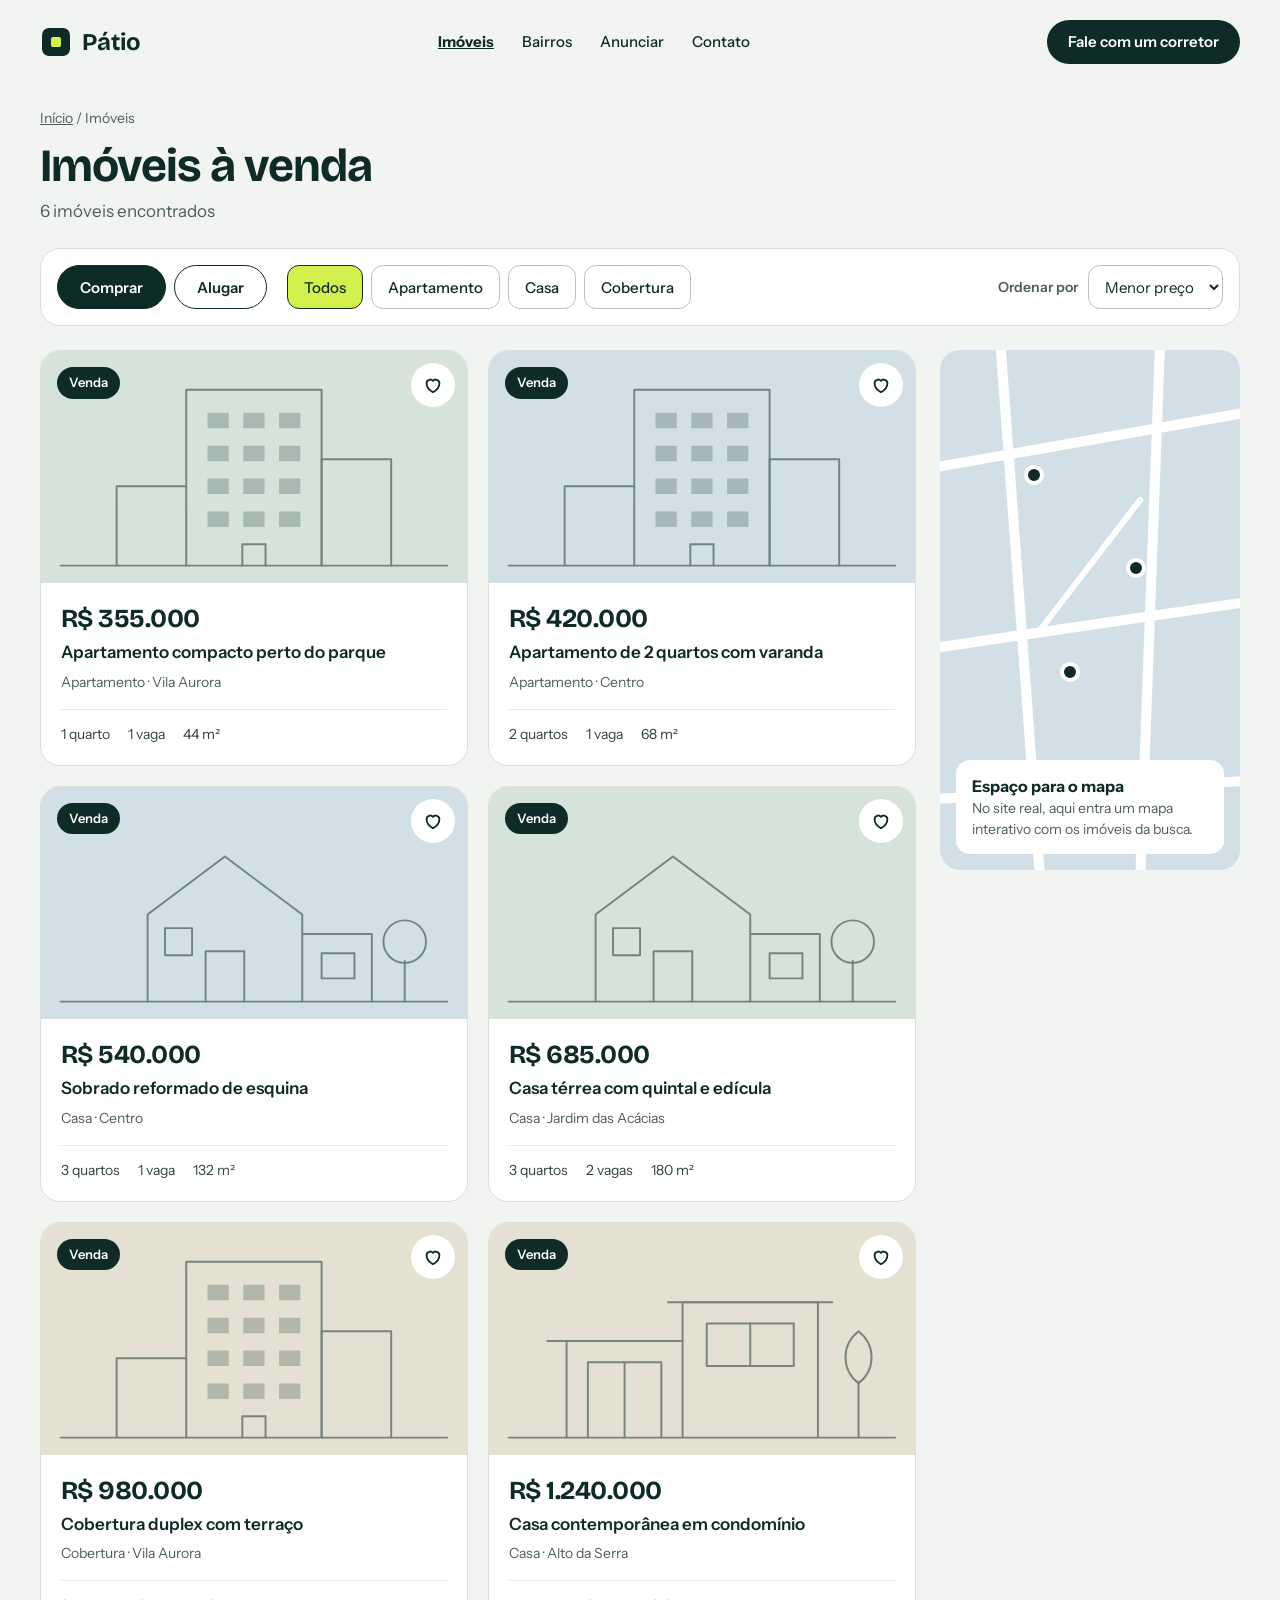
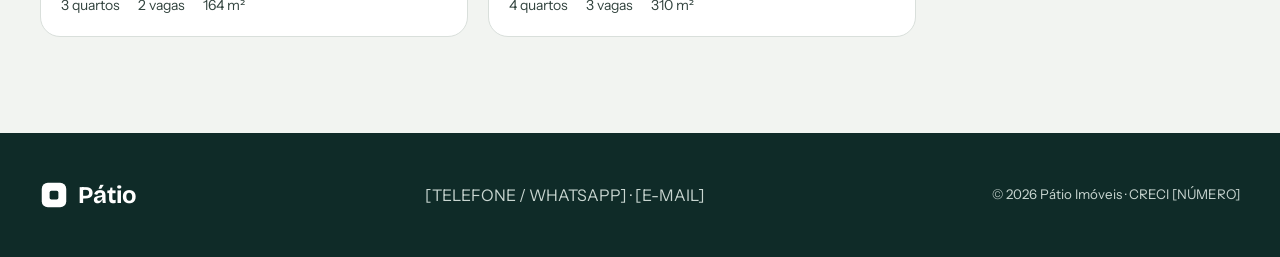
==== imoveis.html @ c89264e0 "Adiciona a primeira versão do site da imobiliária Home, lista de imóveis e página do imóvel em HTML," ====
<!doctype html>
<html lang="pt-BR">
<head>
  <meta charset="utf-8">
  <meta name="viewport" content="width=device-width, initial-scale=1">
  <title>Imóveis — Pátio Imóveis</title>
  <meta name="description" content="Casas, apartamentos e coberturas para comprar ou alugar. (Site de estudo, marca fictícia.)">
  <link rel="preconnect" href="https://fonts.googleapis.com">
  <link rel="preconnect" href="https://fonts.gstatic.com" crossorigin>
  <link rel="stylesheet" href="https://fonts.googleapis.com/css2?family=Bricolage+Grotesque:opsz,wght@12..96,400..800&family=Instrument+Sans:wght@400..700&display=swap">
  <link rel="stylesheet" href="css/style.css">
</head>
<body>

  <header class="topo container">
    <a class="logo" href="index.html">
      <svg width="32" height="32" viewBox="0 0 32 32" aria-hidden="true"><rect class="logo-quadro" x="2" y="2" width="28" height="28" rx="7"/><rect class="logo-miolo" x="11" y="11" width="10" height="10" rx="2"/></svg>
      Pátio
    </a>
    <nav class="menu" aria-label="Principal">
      <a class="atual" href="imoveis.html">Imóveis</a>
      <a href="index.html#bairros">Bairros</a>
      <a href="index.html#anunciar">Anunciar</a>
      <a href="#contato">Contato</a>
    </nav>
    <a class="botao botao-escuro botao-pequeno" href="#contato">Fale com um corretor</a>
  </header>

  <main class="pagina container">
    <nav class="trilha" aria-label="Você está em"><a href="index.html">Início</a> / Imóveis</nav>
    <h1 id="titulo-lista">Imóveis à venda</h1>
    <p class="subtitulo" id="contagem" aria-live="polite"></p>

    <!-- FILTROS (o js/site.js liga os botões e redesenha a lista) -->
    <div class="barra-filtros">
      <div class="filtros-esquerda">
        <div class="alternador" role="group" aria-label="Tipo de negócio">
          <button type="button" data-modo="comprar" aria-pressed="true">Comprar</button>
          <button type="button" data-modo="alugar" aria-pressed="false">Alugar</button>
        </div>
        <div class="tipos" role="group" aria-label="Tipo de imóvel">
          <button type="button" data-tipo="Todos" aria-pressed="true">Todos</button>
          <button type="button" data-tipo="Apartamento" aria-pressed="false">Apartamento</button>
          <button type="button" data-tipo="Casa" aria-pressed="false">Casa</button>
          <button type="button" data-tipo="Cobertura" aria-pressed="false">Cobertura</button>
        </div>
      </div>
      <div class="ordenar">
        <label for="ordem">Ordenar por</label>
        <select id="ordem">
          <option value="menor">Menor preço</option>
          <option value="maior">Maior preço</option>
          <option value="area">Maior área</option>
        </select>
      </div>
    </div>

    <div class="resultado">
      <div class="resultado-lista">
        <div class="grade-imoveis" id="lista"></div>
        <div class="vazio" id="vazio" hidden>
          <strong>Nenhum imóvel com esses filtros.</strong>
          <span>Tente outro tipo de imóvel ou troque entre comprar e alugar.</span>
        </div>
      </div>

      <!-- Mapa provisório: num site real, aqui entra Google Maps, Mapbox ou Leaflet -->
      <aside class="mapa" aria-label="Mapa">
        <svg viewBox="0 0 320 520" preserveAspectRatio="xMidYMid slice" aria-hidden="true"><path d="M-10 120L330 60"/><path d="M-10 300L330 250"/><path d="M-10 450L330 430"/><path d="M70 -10L110 530"/><path d="M230 -10L210 530"/><path d="M110 280L210 150" stroke-width="6"/></svg>
        <i style="left:28%;top:22%"></i><i style="left:62%;top:40%"></i><i style="left:40%;top:60%"></i>
        <div class="mapa-aviso">
          <strong>Espaço para o mapa</strong>
          <span>No site real, aqui entra um mapa interativo com os imóveis da busca.</span>
        </div>
      </aside>
    </div>
  </main>

  <footer class="rodape" id="contato">
    <div class="container rodape-simples">
      <span class="logo">
        <svg width="28" height="28" viewBox="0 0 32 32" aria-hidden="true"><rect class="logo-quadro" x="2" y="2" width="28" height="28" rx="7"/><rect class="logo-miolo" x="11" y="11" width="10" height="10" rx="2"/></svg>
        Pátio
      </span>
      <span>[TELEFONE / WHATSAPP] · [E-MAIL]</span>
      <small>© 2026 Pátio Imóveis · CRECI [NÚMERO]</small>
    </div>
  </footer>

  <script src="js/dados.js"></script>
  <script src="js/site.js"></script>
</body>
</html>
---- css/style.css ----
/* =========================================================
   Pátio Imóveis — folha de estilos
   Organização: 1) variáveis  2) base  3) componentes
                4) seções de cada página  5) telas pequenas
   ========================================================= */

/* 1) VARIÁVEIS — troque uma cor aqui e o site inteiro acompanha */
:root {
  --tinta: #0F2B28;        /* verde-petróleo: textos e fundos escuros */
  --fundo: #F2F4F1;        /* fundo geral da página */
  --branco: #FFFFFF;
  --apagado: #4E5F5B;      /* texto secundário */
  --claro: #C9D6D1;        /* texto sobre fundo escuro */
  --linha: #D9DFDB;        /* bordas de cartões */
  --borda-campo: #B9C4BE;  /* bordas de campos de formulário */
  --destaque: #D4F04F;     /* cor de destaque (botões, detalhes) */
  --salvia: #D5E3DA;       /* fundos das fotos provisórias */
  --ceu: #D3DFE6;
  --areia: #E4E0D2;
  --fonte-titulo: 'Bricolage Grotesque', system-ui, sans-serif;
  --fonte-texto: 'Instrument Sans', system-ui, sans-serif;
}

/* 2) BASE */
* { box-sizing: border-box; }

body {
  margin: 0;
  background: var(--fundo);
  color: var(--tinta);
  font-family: var(--fonte-texto);
  font-size: 16px;
  line-height: 1.5;
  -webkit-font-smoothing: antialiased;
}

a { color: var(--tinta); }
a:hover { color: #2F5F58; }

h1, h2, h3, p { margin: 0; }

h1, h2, h3, .preco, .numero {
  font-family: var(--fonte-titulo);
  font-weight: 700;
  letter-spacing: -0.02em;
}

h2 { font-size: clamp(30px, 3.2vw, 44px); line-height: 1.1; }

.container { max-width: 1248px; margin: 0 auto; padding-left: 24px; padding-right: 24px; }
.secao { padding-top: 88px; }
.subtitulo { margin-top: 8px; font-size: 17px; color: var(--apagado); }

/* 3) COMPONENTES */

/* Botões: .botao é a base; as outras classes mudam só a cor */
.botao {
  display: inline-flex; align-items: center; justify-content: center; gap: 10px;
  min-height: 52px; padding: 0 24px;
  border: 1px solid transparent; border-radius: 999px;
  font-family: var(--fonte-texto); font-size: 16px; font-weight: 600;
  text-decoration: none; cursor: pointer;
}
.botao svg { width: 20px; height: 20px; }
.botao-escuro { background: var(--tinta); color: var(--branco); }
.botao-escuro:hover { background: #1B423D; color: var(--branco); }
.botao-destaque { background: var(--destaque); color: var(--tinta); }
.botao-destaque:hover { filter: brightness(0.95); color: var(--tinta); }
.botao-contorno { border-color: var(--tinta); color: var(--tinta); background: transparent; }
.botao-contorno-claro { border-color: rgba(255,255,255,.45); color: var(--branco); }
.botao-contorno-claro:hover { color: var(--destaque); }
.botao-pequeno { min-height: 44px; padding: 0 20px; font-size: 15px; }

.icone { fill: none; stroke: currentColor; stroke-width: 2; stroke-linecap: round; stroke-linejoin: round; }

/* Cabeçalho */
.topo {
  display: flex; flex-wrap: wrap; align-items: center; justify-content: space-between;
  gap: 12px 32px; padding-top: 20px; padding-bottom: 20px;
}
.logo {
  display: flex; align-items: center; gap: 10px; min-height: 44px;
  font-family: var(--fonte-titulo); font-weight: 700; font-size: 24px; text-decoration: none;
}
.logo-quadro { fill: var(--tinta); }
.logo-miolo { fill: var(--destaque); }
.menu { display: flex; flex-wrap: wrap; gap: 0 28px; font-size: 15px; font-weight: 500; }
.menu a { padding: 10px 0; text-decoration: none; }
.menu a.atual { font-weight: 700; text-decoration: underline; }

/* Seletor Comprar / Alugar */
.alternador { display: flex; flex-wrap: wrap; gap: 8px; }
.alternador button {
  min-height: 44px; padding: 0 22px; border: 1px solid var(--tinta); border-radius: 999px;
  background: var(--branco); color: var(--tinta);
  font-family: var(--fonte-texto); font-size: 15px; font-weight: 600; cursor: pointer;
}
.alternador button[aria-pressed="true"] { background: var(--tinta); color: var(--branco); }

/* Campos de formulário */
.campo { display: flex; flex-direction: column; gap: 6px; min-width: 0; }
.campo label { font-size: 14px; font-weight: 600; color: var(--apagado); }
.campo input, .campo select, .campo textarea {
  width: 100%; height: 52px; padding: 0 16px;
  border: 1px solid var(--borda-campo); border-radius: 14px;
  background: var(--branco); color: var(--tinta);
  font-family: var(--fonte-texto); font-size: 16px;
}
.campo textarea { height: auto; padding: 12px 16px; resize: vertical; }

/* Foto provisória: bloco colorido + desenho. Troque por <img> quando tiver fotos reais */
.foto { position: relative; overflow: hidden; background: var(--salvia); color: var(--tinta); }
.foto.ceu { background: var(--ceu); }
.foto.areia { background: var(--areia); }
.foto .arte {
  position: absolute; left: 0; bottom: 0; width: 100%; height: 100%; opacity: .5;
  fill: none; stroke: currentColor; stroke-width: 2; stroke-linecap: round; stroke-linejoin: round;
}
.arte .janelas { stroke-width: 16; stroke-linecap: butt; stroke-dasharray: 22 15; opacity: .45; }
.etiqueta {
  position: absolute; left: 16px; top: 16px; padding: 6px 12px; border-radius: 999px;
  background: var(--tinta); color: var(--branco); font-size: 13px; font-weight: 600;
}
.legenda-foto {
  position: absolute; right: 16px; bottom: 14px; padding: 4px 10px; border-radius: 999px;
  background: rgba(255,255,255,.8); font-size: 12px; font-weight: 600;
}

/* Cartão de imóvel */
.grade-imoveis { display: grid; grid-template-columns: repeat(auto-fill, minmax(290px, 1fr)); gap: 24px; }
.cartao {
  display: flex; flex-direction: column; overflow: hidden;
  background: var(--branco); border: 1px solid var(--linha); border-radius: 20px;
}
.cartao .foto { height: 232px; }
.cartao-corpo { display: flex; flex-direction: column; gap: 6px; padding: 20px; }
.preco { font-size: 26px; line-height: 1.2; }
.cartao-titulo { font-size: 17px; font-weight: 600; text-decoration: none; }
.cartao-titulo:hover { text-decoration: underline; }
.cartao-local { font-size: 14px; color: var(--apagado); }
.cartao-dados {
  display: flex; flex-wrap: wrap; gap: 8px 18px; margin-top: 10px; padding-top: 14px;
  border-top: 1px solid #E3E8E4; font-size: 14px; color: #33443F;
}
.favorito {
  position: absolute; right: 12px; top: 12px; width: 44px; height: 44px;
  display: flex; align-items: center; justify-content: center;
  border: 0; border-radius: 50%; background: var(--branco); color: var(--tinta); cursor: pointer;
}
.favorito svg { width: 22px; height: 22px; fill: none; stroke: currentColor; stroke-width: 2; stroke-linejoin: round; }
.favorito[aria-pressed="true"] svg { fill: currentColor; }

/* Rodapé */
.rodape { margin-top: 96px; background: var(--tinta); color: var(--claro); }
.rodape a { color: var(--claro); text-decoration: none; }
.rodape a:hover { color: var(--destaque); }
.rodape .logo { color: var(--branco); }
.rodape .logo-quadro { fill: var(--branco); }
.rodape .logo-miolo { fill: var(--tinta); }
.rodape-colunas { display: flex; flex-wrap: wrap; justify-content: space-between; gap: 40px 64px; padding-top: 64px; }
.rodape-marca { flex: 1 1 280px; max-width: 360px; }
.rodape-marca p { margin-top: 16px; }
.rodape-coluna { display: flex; flex-direction: column; }
.rodape-coluna strong { margin-bottom: 8px; color: var(--branco); font-weight: 600; }
.rodape-coluna a, .rodape-coluna span { padding: 8px 0; }
.rodape-base {
  display: flex; flex-wrap: wrap; justify-content: space-between; gap: 8px 24px;
  margin-top: 40px; padding-top: 24px; padding-bottom: 40px;
  border-top: 1px solid rgba(255,255,255,.18); font-size: 14px;
}
.rodape-simples {
  display: flex; flex-wrap: wrap; align-items: center; justify-content: space-between;
  gap: 16px 32px; padding-top: 40px; padding-bottom: 40px;
}

/* 4) SEÇÕES */

/* Home: abertura */
.hero { padding-top: 16px; }
.hero-grade { display: flex; flex-wrap: wrap; gap: 24px; align-items: stretch; }
.hero-texto {
  flex: 1 1 460px; min-width: 0; min-height: 540px; padding: 56px; border-radius: 28px;
  display: flex; flex-direction: column; justify-content: space-between; gap: 40px;
  background: var(--tinta); color: var(--branco);
}
.hero-topo { display: flex; flex-direction: column; align-items: flex-start; gap: 24px; }
.selo { padding: 6px 14px; border: 1px solid rgba(255,255,255,.35); border-radius: 999px; font-size: 14px; font-weight: 500; }
.hero h1 { font-size: clamp(38px, 4.4vw, 60px); line-height: 1.04; }
.hero h1 em { font-style: normal; color: var(--destaque); }
.hero-texto p { max-width: 480px; font-size: 18px; line-height: 1.55; color: var(--claro); }
.hero-acoes { display: flex; flex-wrap: wrap; gap: 12px; }
.hero-foto { flex: 1 1 380px; min-width: 0; min-height: 540px; border-radius: 28px; }
.hero-cartao {
  position: absolute; left: 20px; top: 20px; right: 20px; max-width: 300px;
  display: flex; flex-direction: column; gap: 4px; padding: 18px 20px;
  background: var(--branco); border-radius: 18px;
}
.hero-cartao small { font-size: 13px; font-weight: 600; color: var(--apagado); }
.hero-cartao strong { font-family: var(--fonte-titulo); font-size: 20px; line-height: 1.2; }
.hero-cartao span { font-size: 14px; color: var(--apagado); }
.hero-cartao a { margin-top: 6px; padding: 6px 0; font-size: 15px; font-weight: 600; }

/* Home: busca */
.busca {
  display: flex; flex-direction: column; gap: 16px; margin-top: 24px; padding: 20px 24px 24px;
  background: var(--branco); border: 1px solid var(--linha); border-radius: 24px;
}
.busca-campos { display: flex; flex-wrap: wrap; align-items: flex-end; gap: 12px; }
.busca-campos .campo { flex: 1 1 170px; }
.busca-campos .campo.largo { flex: 2 1 240px; }
.busca-campos .botao { height: 52px; border-radius: 14px; }

.cabecalho-secao { display: flex; flex-wrap: wrap; align-items: flex-end; justify-content: space-between; gap: 12px 32px; margin-bottom: 32px; }
.link-seta { display: inline-flex; align-items: center; gap: 8px; padding: 10px 0; font-weight: 600; }
.link-seta svg { width: 18px; height: 18px; }

/* Home: bairros */
.faixa-escura { margin-top: 96px; padding: 88px 0; background: var(--tinta); color: var(--branco); }
.faixa-escura .subtitulo { max-width: 560px; color: var(--claro); }
.grade-bairros { display: grid; grid-template-columns: repeat(auto-fit, minmax(230px, 1fr)); gap: 20px; margin-top: 40px; }
.bairro {
  display: flex; flex-direction: column; justify-content: space-between; gap: 20px;
  min-height: 200px; padding: 24px; border: 1px solid rgba(255,255,255,.22); border-radius: 20px;
}
.bairro h3 { font-size: 24px; font-weight: 600; }
.bairro p { margin-top: 8px; color: var(--claro); }
.bairro a { padding: 8px 0; color: var(--destaque); font-weight: 600; }

/* Home: como funciona */
.grade-passos { display: grid; grid-template-columns: repeat(auto-fit, minmax(260px, 1fr)); gap: 24px; margin-top: 40px; }
.passo {
  display: flex; flex-direction: column; align-items: flex-start; gap: 16px; padding: 28px;
  background: var(--branco); border: 1px solid var(--linha); border-radius: 20px;
}
.passo .numero {
  display: flex; align-items: center; justify-content: center; width: 48px; height: 48px;
  border-radius: 50%; background: var(--destaque); font-size: 20px;
}
.passo h3 { font-size: 22px; font-weight: 600; line-height: 1.2; }
.passo p { color: var(--apagado); }

/* Home: chamada para anunciar */
.cta {
  display: flex; flex-wrap: wrap; align-items: center; justify-content: space-between; gap: 28px 48px;
  padding: 56px; border-radius: 28px; background: var(--destaque);
}
.cta > div:first-child { flex: 1 1 420px; min-width: 0; }
.cta h2 { font-size: clamp(28px, 3vw, 40px); }
.cta p { max-width: 520px; margin-top: 12px; font-size: 17px; }
.cta-acoes { display: flex; flex-wrap: wrap; gap: 12px; }

/* Lista de imóveis */
.trilha { font-size: 14px; color: var(--apagado); }
.trilha a { color: var(--apagado); }
.pagina { padding-top: 24px; }
.pagina h1 { margin-top: 12px; font-size: clamp(34px, 3.6vw, 50px); line-height: 1.08; }
.barra-filtros {
  display: flex; flex-wrap: wrap; align-items: center; justify-content: space-between; gap: 12px 24px;
  margin-top: 24px; padding: 16px; background: var(--branco); border: 1px solid var(--linha); border-radius: 20px;
}
.filtros-esquerda { display: flex; flex-wrap: wrap; align-items: center; gap: 8px 20px; }
.tipos { display: flex; flex-wrap: wrap; gap: 8px; }
.tipos button {
  min-height: 44px; padding: 0 16px; border: 1px solid var(--borda-campo); border-radius: 12px;
  background: var(--branco); color: var(--tinta);
  font-family: var(--fonte-texto); font-size: 15px; font-weight: 500; cursor: pointer;
}
.tipos button[aria-pressed="true"] { background: var(--destaque); border-color: var(--tinta); }
.ordenar { display: flex; align-items: center; gap: 10px; }
.ordenar label { font-size: 14px; font-weight: 600; color: var(--apagado); }
.ordenar select {
  height: 44px; padding: 0 12px; border: 1px solid var(--borda-campo); border-radius: 12px;
  background: var(--branco); color: var(--tinta); font-family: var(--fonte-texto); font-size: 15px;
}
.resultado { display: flex; flex-wrap: wrap; align-items: flex-start; gap: 24px; margin-top: 24px; }
.resultado-lista { flex: 999 1 560px; min-width: 0; }
.resultado-lista .grade-imoveis { grid-template-columns: repeat(auto-fill, minmax(300px, 1fr)); gap: 20px; }
.vazio { padding: 40px; text-align: center; background: var(--branco); border: 1px dashed var(--borda-campo); border-radius: 20px; }
.vazio strong { display: block; font-family: var(--fonte-titulo); font-size: 22px; }
.vazio span { display: block; margin-top: 8px; color: var(--apagado); }
.mapa { flex: 1 1 300px; min-width: 0; height: 520px; position: relative; overflow: hidden; border-radius: 20px; background: var(--ceu); }
.mapa svg { position: absolute; inset: 0; width: 100%; height: 100%; fill: none; stroke: var(--branco); stroke-width: 10; stroke-linecap: round; }
.mapa i { position: absolute; width: 20px; height: 20px; border-radius: 50%; background: var(--tinta); border: 4px solid var(--branco); }
.mapa-aviso { position: absolute; left: 16px; right: 16px; bottom: 16px; padding: 14px 16px; background: var(--branco); border-radius: 14px; }
.mapa-aviso span { display: block; font-size: 14px; color: var(--apagado); }

/* Página do imóvel */
.imovel-topo { display: flex; flex-wrap: wrap; align-items: flex-end; justify-content: space-between; gap: 16px 40px; margin-top: 16px; }
.imovel-topo > div:first-child { flex: 1 1 480px; min-width: 0; }
.imovel-topo h1 { margin: 0; font-size: clamp(32px, 3.4vw, 46px); }
.endereco { display: flex; align-items: center; gap: 8px; margin-top: 10px; font-size: 17px; color: var(--apagado); }
.endereco svg { width: 20px; height: 20px; flex: none; }
.imovel-preco { display: flex; align-items: center; gap: 16px; }
.imovel-preco small { display: block; font-size: 14px; font-weight: 600; color: var(--apagado); }
.imovel-preco .preco { font-size: 40px; line-height: 1.1; }
.imovel-preco .favorito { position: static; width: 52px; height: 52px; border: 1px solid var(--borda-campo); }
.galeria { display: flex; flex-wrap: wrap; gap: 12px; margin-top: 24px; }
.galeria-principal { flex: 2 1 480px; min-width: 0; height: 460px; border-radius: 24px; }
.galeria-menores { flex: 1 1 320px; min-width: 0; display: grid; grid-template-columns: repeat(2, minmax(0, 1fr)); gap: 12px; }
.galeria-menores .foto { min-height: 224px; border-radius: 20px; }
.galeria-menores .legenda-foto { right: auto; left: 14px; font-size: 13px; }
.imovel-corpo { display: flex; flex-wrap: wrap; align-items: flex-start; gap: 48px; margin-top: 48px; }
.imovel-principal { flex: 999 1 560px; min-width: 0; display: flex; flex-direction: column; gap: 48px; }
.imovel-principal h2 { font-size: 30px; line-height: 1.15; }
.ficha { display: grid; grid-template-columns: repeat(auto-fit, minmax(140px, 1fr)); gap: 12px; }
.ficha div { padding: 16px 18px; background: var(--branco); border: 1px solid var(--linha); border-radius: 16px; }
.ficha strong { display: block; font-family: var(--fonte-titulo); font-size: 26px; line-height: 1.2; }
.ficha span { font-size: 14px; color: var(--apagado); }
.descricao { max-width: 680px; margin-top: 16px; font-size: 17px; line-height: 1.65; color: #33443F; }
.caracteristicas { display: grid; grid-template-columns: repeat(auto-fit, minmax(240px, 1fr)); gap: 12px 24px; margin: 16px 0 0; padding: 0; list-style: none; }
.caracteristicas li { display: flex; align-items: center; gap: 10px; }
.caracteristicas svg { width: 20px; height: 20px; flex: none; stroke-width: 2.4; }

/* Simulador de financiamento */
.simulador { display: flex; flex-wrap: wrap; gap: 32px 48px; padding: 32px; border-radius: 24px; background: var(--tinta); color: var(--branco); }
.simulador h2 { font-size: 28px; }
.simulador-controles { flex: 1 1 300px; min-width: 0; display: flex; flex-direction: column; gap: 20px; }
.controle { display: flex; flex-direction: column; gap: 4px; }
.controle label { display: flex; justify-content: space-between; gap: 12px; font-size: 15px; font-weight: 600; }
.controle input[type="range"] { width: 100%; height: 36px; accent-color: var(--destaque); }
.controle.linha { flex-direction: row; align-items: center; justify-content: space-between; }
.controle input[type="number"] {
  width: 110px; height: 44px; padding: 0 12px; border: 1px solid rgba(255,255,255,.4); border-radius: 12px;
  background: transparent; color: var(--branco); font-family: var(--fonte-texto); font-size: 16px;
}
.simulador-resultado {
  flex: 1 1 260px; min-width: 0; display: flex; flex-direction: column; justify-content: space-between; gap: 20px;
  padding: 24px; border-radius: 18px; background: var(--destaque); color: var(--tinta);
}
.simulador-resultado small { display: block; font-size: 14px; font-weight: 600; }
.simulador-resultado .preco { font-size: 38px; line-height: 1.1; }
.simulador-resultado p { font-size: 14px; }

/* Cartão de contato / visita */
.contato {
  flex: 1 1 340px; min-width: 0; display: flex; flex-direction: column; gap: 20px; padding: 28px;
  background: var(--branco); border: 1px solid var(--linha); border-radius: 24px;
}
.corretor { display: flex; align-items: center; gap: 14px; }
.corretor .avatar {
  display: flex; align-items: center; justify-content: center; width: 56px; height: 56px; border-radius: 50%;
  background: var(--salvia); font-family: var(--fonte-titulo); font-weight: 700; font-size: 18px;
}
.corretor small { display: block; font-size: 14px; color: var(--apagado); }
.contato form { display: flex; flex-direction: column; gap: 14px; }
.contato h2 { font-size: 24px; line-height: 1.2; }
.contato .campo input { height: 50px; }
.confirmacao { display: flex; flex-direction: column; gap: 8px; padding: 24px; border-radius: 18px; background: var(--salvia); }
.confirmacao strong { font-family: var(--fonte-titulo); font-size: 22px; line-height: 1.2; }
.confirmacao .botao { align-self: flex-start; }
[hidden] { display: none !important; }

/* 5) TELAS PEQUENAS (celular) — regras que só valem até 640px de largura */
@media (max-width: 640px) {
  .container { padding-left: 16px; padding-right: 16px; }
  .secao { padding-top: 56px; }
  .topo .menu { order: 3; width: 100%; gap: 0 20px; }
  .topo .botao { display: none; }
  .hero-texto { min-height: 0; padding: 28px 24px; border-radius: 24px; }
  .hero-foto { min-height: 300px; flex-basis: 100%; border-radius: 24px; }
  .hero-acoes .botao, .cta-acoes .botao, .busca-campos .botao { width: 100%; }
  .busca { padding: 16px; }
  .busca-campos .campo, .busca-campos .campo.largo { flex-basis: 100%; }
  .faixa-escura { margin-top: 56px; padding: 56px 0; }
  .cta { padding: 28px 24px; border-radius: 24px; }
  .cta-acoes { width: 100%; }
  .rodape { margin-top: 56px; }
  .galeria-principal { height: 280px; flex-basis: 100%; }
  .galeria-menores .foto { min-height: 140px; }
  .imovel-preco .preco { font-size: 32px; }
  .simulador, .contato { padding: 24px 20px; }
  .mapa { height: 320px; }
}
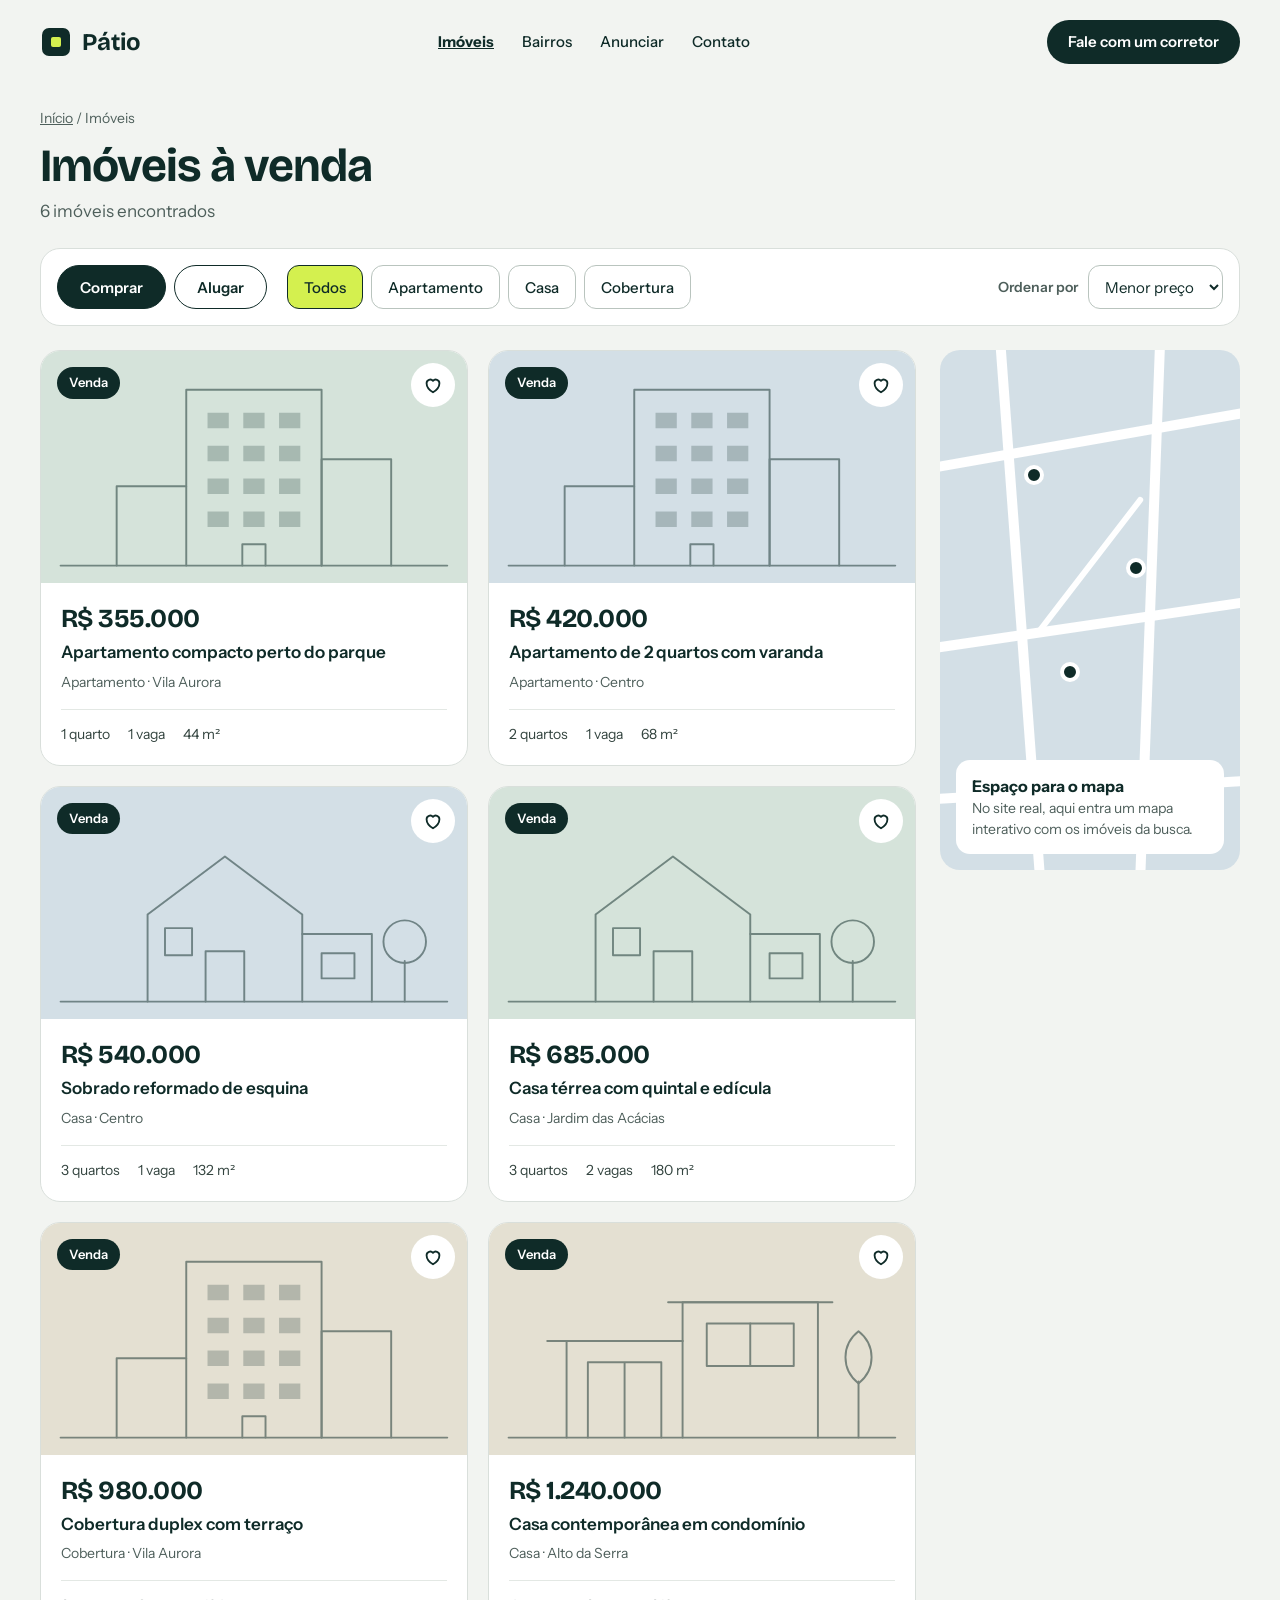
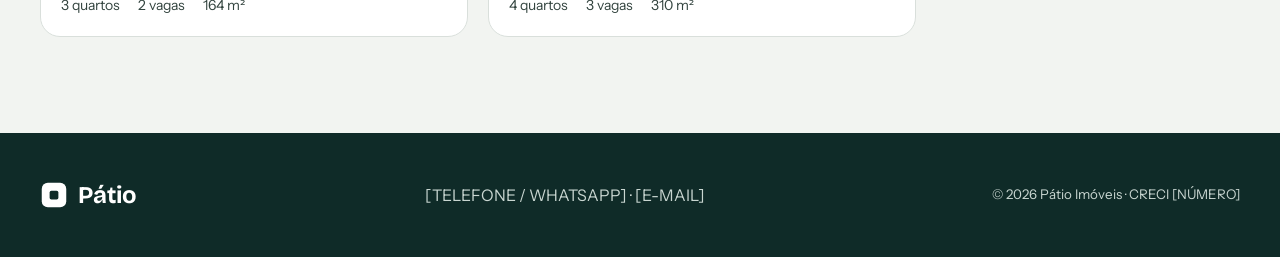
==== commit d6bbd6f9: "Adiciona animações ao site Entrada da abertura, revelar ao rolar, desenhos que se traçam, efeitos de" ====
--- a/imoveis.html
+++ b/imoveis.html
@@ -89,5 +89,6 @@
 
   <script src="js/dados.js"></script>
   <script src="js/site.js"></script>
+  <script src="js/animacoes.js"></script>
 </body>
 </html>
--- a/css/style.css
+++ b/css/style.css
@@ -371,3 +371,87 @@
   .simulador, .contato { padding: 24px 20px; }
   .mapa { height: 320px; }
 }
+
+/* 6) ANIMAÇÕES
+   Tudo aqui fica dentro de "prefers-reduced-motion: no-preference":
+   quem pediu ao sistema para reduzir movimento vê o site parado. */
+@media (prefers-reduced-motion: no-preference) {
+
+  html { scroll-behavior: smooth; }
+
+  /* -- Movimentos reutilizáveis -- */
+  @keyframes subir   { from { opacity: 0; transform: translateY(24px); } to { opacity: 1; transform: none; } }
+  @keyframes surgir  { from { opacity: 0; transform: scale(.97); }      to { opacity: 1; transform: none; } }
+  @keyframes tracar  { to { stroke-dashoffset: 0; } }
+  @keyframes pulsar  { 0% { transform: scale(1); } 40% { transform: scale(1.35); } 100% { transform: scale(1); } }
+  @keyframes onda    { 0% { box-shadow: 0 0 0 0 rgba(15,43,40,.45); } 100% { box-shadow: 0 0 0 18px rgba(15,43,40,0); } }
+
+  /* -- Entrada da abertura (roda uma vez, ao carregar a página) -- */
+  .hero-topo > *, .hero-acoes { animation: subir .7s cubic-bezier(.2,.7,.2,1) both; }
+  .hero-topo > :nth-child(1) { animation-delay: .05s; }
+  .hero-topo > :nth-child(2) { animation-delay: .15s; }
+  .hero-topo > :nth-child(3) { animation-delay: .28s; }
+  .hero-acoes                { animation-delay: .4s; }
+  .hero-foto                 { animation: surgir .8s cubic-bezier(.2,.7,.2,1) .1s both; }
+  .hero-cartao               { animation: subir .6s cubic-bezier(.2,.7,.2,1) .9s both; }
+  .busca                     { animation: subir .7s cubic-bezier(.2,.7,.2,1) .5s both; }
+  .pagina > .trilha, .pagina > h1, .pagina > .subtitulo, .imovel-topo, .galeria { animation: subir .6s cubic-bezier(.2,.7,.2,1) both; }
+  .pagina > h1, .imovel-topo { animation-delay: .08s; }
+  .pagina > .subtitulo, .galeria { animation-delay: .16s; }
+
+  /* -- Desenho que se traça sozinho (o JS marca o SVG com .desenhar) -- */
+  .arte.desenhar > * { stroke-dasharray: 1; stroke-dashoffset: 1; animation: tracar 1.1s ease-out forwards; }
+
+  /* -- Cartões da lista: entram em sequência a cada filtro -- */
+  #lista .cartao { animation: subir .45s cubic-bezier(.2,.7,.2,1) both; }
+  #lista .cartao:nth-child(2) { animation-delay: .06s; }
+  #lista .cartao:nth-child(3) { animation-delay: .12s; }
+  #lista .cartao:nth-child(4) { animation-delay: .18s; }
+  #lista .cartao:nth-child(5) { animation-delay: .24s; }
+  #lista .cartao:nth-child(n+6) { animation-delay: .3s; }
+
+  /* -- Cartão: levanta e ganha sombra quando o mouse passa -- */
+  .cartao { transition: transform .25s ease, box-shadow .25s ease, border-color .25s ease; }
+  .cartao:hover { transform: translateY(-6px); box-shadow: 0 18px 36px -18px rgba(15,43,40,.35); border-color: var(--borda-campo); }
+  .cartao .arte { transition: transform .5s cubic-bezier(.2,.7,.2,1); transform-origin: 50% 100%; }
+  .cartao:hover .arte { transform: scale(1.05); }
+
+  /* -- Botões e links -- */
+  .botao { transition: transform .18s ease, box-shadow .18s ease, background-color .18s ease, filter .18s ease; }
+  .botao:hover { transform: translateY(-2px); box-shadow: 0 10px 20px -12px rgba(15,43,40,.5); }
+  .botao:active { transform: scale(.97); box-shadow: none; }
+  .botao svg, .link-seta svg { transition: transform .2s ease; }
+  .botao:hover svg, .link-seta:hover svg { transform: translateX(4px); }
+  .alternador button, .tipos button { transition: background-color .2s ease, color .2s ease, transform .15s ease; }
+  .alternador button:active, .tipos button:active { transform: scale(.96); }
+
+  .menu a { background: linear-gradient(currentColor, currentColor) 0 calc(100% - 6px) / 0 2px no-repeat; transition: background-size .25s ease; }
+  .menu a:hover { background-size: 100% 2px; }
+
+  .bairro { transition: transform .25s ease, border-color .25s ease, background-color .25s ease; }
+  .bairro:hover { transform: translateY(-4px); border-color: var(--destaque); background: rgba(255,255,255,.04); }
+  .passo .numero { transition: transform .3s cubic-bezier(.3,1.6,.5,1); }
+  .passo:hover .numero { transform: scale(1.12) rotate(-6deg); }
+
+  .campo input, .campo select, .campo textarea { transition: border-color .2s ease, box-shadow .2s ease; }
+  .campo input:focus, .campo select:focus, .campo textarea:focus { outline: none; border-color: var(--tinta); box-shadow: 0 0 0 4px rgba(212,240,79,.6); }
+
+  /* -- Favorito: o coração pula ao ser clicado -- */
+  .favorito { transition: transform .15s ease; }
+  .favorito:hover { transform: scale(1.08); }
+  .favorito.pulsar svg { animation: pulsar .35s ease; }
+
+  /* -- Detalhes das outras páginas -- */
+  .mapa i { animation: onda 2s ease-out infinite; }
+  .mapa i:nth-of-type(2) { animation-delay: .6s; }
+  .mapa i:nth-of-type(3) { animation-delay: 1.2s; }
+  .confirmacao:not([hidden]) { animation: subir .45s cubic-bezier(.2,.7,.2,1) both; }
+  .galeria-menores .foto { transition: transform .25s ease; }
+  .galeria-menores .foto:hover { transform: scale(1.02); }
+
+  /* -- Revelar ao rolar: o JS põe .revelar e depois .visivel.
+        Fica por último para valer sobre as transições de "hover" acima;
+        o JS retira as duas classes quando a entrada termina. -- */
+  .revelar { opacity: 0; transform: translateY(28px); transition: opacity .6s ease, transform .6s cubic-bezier(.2,.7,.2,1); }
+  .revelar.visivel { opacity: 1; transform: none; }
+}
